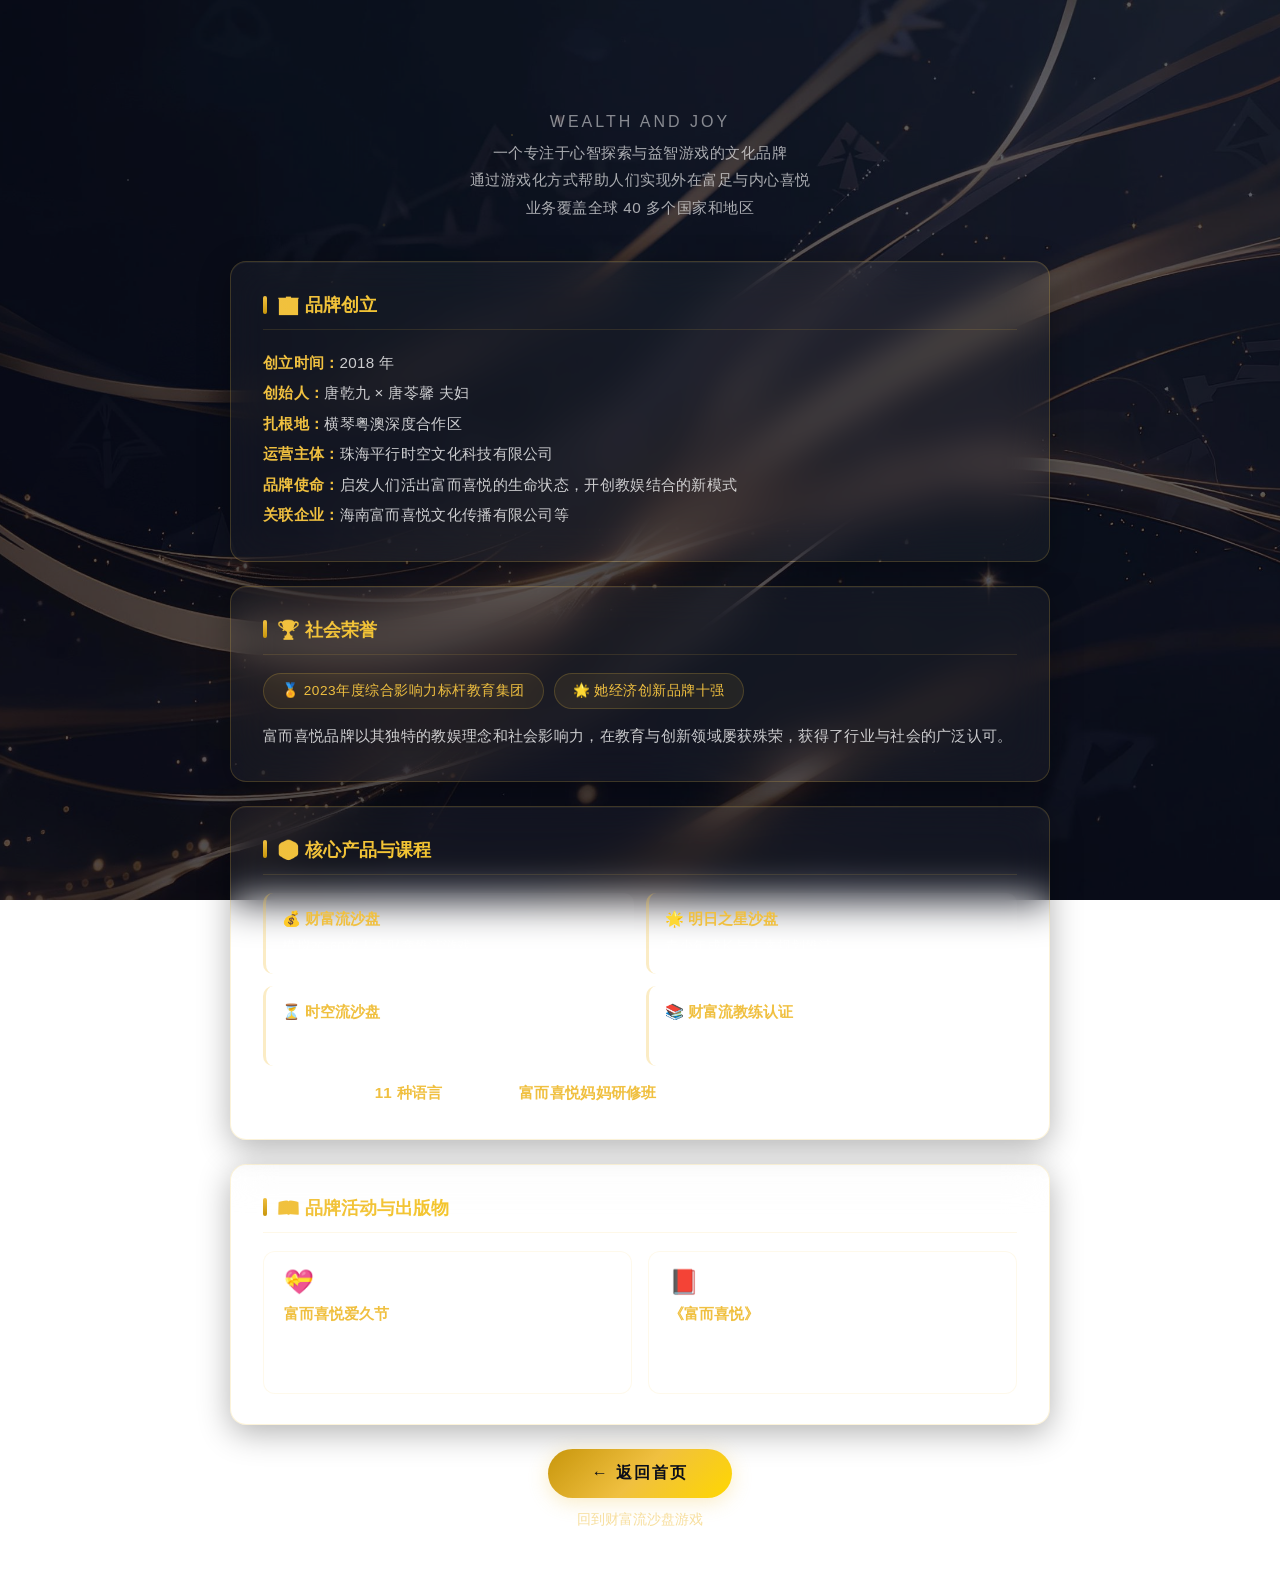
==== fexy.html @ e893d5e4 "Update: 财富流沙盘游戏文件更新" ====
<!DOCTYPE html>
<html lang="zh-CN">
<head>
    <meta charset="UTF-8">
    <meta name="viewport" content="width=device-width, initial-scale=1.0">
    <title>富而喜悦 - 品牌故事</title>
    <style>
*{margin:0;padding:0;box-sizing:border-box}
body{font-family:'PingFang SC','Microsoft YaHei',-apple-system,sans-serif;min-height:100vh;background:linear-gradient(160deg,#0a0e1a 0%,#0d1528 25%,#101d3a 50%,#0a1628 75%,#060a14 100%);background-image:url('bg.jpg');background-size:cover;background-position:center top;background-repeat:no-repeat;background-attachment:fixed;color:#e8e8e8;padding:40px 20px 60px;position:relative;overflow-x:hidden}
body.bg-fallback{background-image:none;background:linear-gradient(160deg,#0a0e1a,#0d1528,#101d3a,#0a1628,#060a14)}
body::before{content:'';position:fixed;top:0;left:0;width:100%;height:100%;background-image:radial-gradient(1px 1px at 10% 20%,rgba(255,255,255,.4) 0%,transparent 100%),radial-gradient(1.5px 1.5px at 40% 15%,rgba(240,192,64,.3) 0%,transparent 100%),radial-gradient(1px 1px at 55% 70%,rgba(255,255,255,.35) 0%,transparent 100%),radial-gradient(1px 1px at 70% 30%,rgba(255,255,255,.25) 0%,transparent 100%),radial-gradient(1.5px 1.5px at 85% 55%,rgba(240,192,64,.25) 0%,transparent 100%),radial-gradient(1px 1px at 15% 80%,rgba(255,255,255,.3) 0%,transparent 100%),radial-gradient(1px 1px at 50% 40%,rgba(255,255,255,.2) 0%,transparent 100%),radial-gradient(1px 1px at 90% 85%,rgba(255,255,255,.35) 0%,transparent 100%);background-color:rgba(8,12,24,.65);pointer-events:none;z-index:0}
body::after{content:'';position:fixed;top:0;left:0;width:100%;height:100%;background-image:radial-gradient(2px 2px at 30% 25%,rgba(240,192,64,.15) 0%,transparent 100%),radial-gradient(2.5px 2.5px at 50% 50%,rgba(255,255,255,.08) 0%,transparent 100%);animation:twinkle 6s ease-in-out infinite alternate;pointer-events:none;z-index:0}
@keyframes twinkle{0%{opacity:.5}50%{opacity:1}100%{opacity:.6}}

.container{max-width:820px;margin:0 auto;position:relative;z-index:1}

/* 入场动画 */
@keyframes fadeInUp{from{opacity:0;transform:translateY(30px)}to{opacity:1;transform:translateY(0)}}
.anim-fade-up{opacity:0;transform:translateY(30px);animation:fadeInUp .8s cubic-bezier(.16,1,.3,1) forwards}

/* 标题 */
@keyframes shimmerTitle{0%,100%{background-position:0% 50%}50%{background-position:100% 50%}}
.page-title{font-size:2.2rem;text-align:center;margin-bottom:10px;letter-spacing:4px;background:linear-gradient(135deg,#f0c040 0%,#ffd700 30%,#f5e6a3 50%,#ffd700 70%,#c8960c 100%);background-size:200% 100%;-webkit-background-clip:text;-webkit-text-fill-color:transparent;background-clip:text;filter:drop-shadow(0 2px 12px rgba(240,192,64,.4));animation:shimmerTitle 4s ease-in-out infinite}
.page-title::after{content:'';display:block;width:80px;height:2px;background:linear-gradient(90deg,transparent,#f0c040,transparent);margin:14px auto 0;animation:lineExpand 1.2s cubic-bezier(.16,1,.3,1) .4s forwards;transform:scaleX(0)}
@keyframes lineExpand{to{transform:scaleX(1)}}
.page-subtitle{text-align:center;color:rgba(255,255,255,.5);font-size:1rem;letter-spacing:3px;margin-bottom:8px}
.page-tagline{text-align:center;color:rgba(255,255,255,.65);font-size:.95rem;margin-bottom:40px;line-height:1.8;letter-spacing:.5px}

/* 卡片 */
.card{background:rgba(255,255,255,.04);backdrop-filter:blur(20px);-webkit-backdrop-filter:blur(20px);border:1px solid rgba(240,192,64,.2);border-radius:16px;padding:30px 32px;margin-bottom:24px;box-shadow:0 8px 32px rgba(0,0,0,.3),inset 0 1px 0 rgba(255,255,255,.05);transition:all .4s cubic-bezier(.16,1,.3,1)}
.card:hover{border-color:rgba(240,192,64,.35);box-shadow:0 12px 40px rgba(0,0,0,.4),0 0 20px rgba(240,192,64,.06)}

.card-title{font-size:1.15rem;background:linear-gradient(135deg,#f0c040,#ffd700);-webkit-background-clip:text;-webkit-text-fill-color:transparent;background-clip:text;margin-bottom:18px;padding-bottom:12px;border-bottom:1px solid rgba(240,192,64,.12);display:flex;align-items:center;gap:10px}
.card-title::before{content:"";width:4px;height:18px;background:linear-gradient(180deg,#f0c040,#c8960c);border-radius:2px;flex-shrink:0}
.card-text{color:rgba(255,255,255,.78);line-height:2;font-size:.95rem;letter-spacing:.3px}
.card-text strong{color:#f0c040;font-weight:600}

/* 信息网格 */
.info-grid{display:grid;grid-template-columns:1fr 1fr;gap:16px;margin-top:8px}
.info-item{padding:16px 20px;background:rgba(255,255,255,.03);border-radius:12px;border:1px solid rgba(240,192,64,.1);transition:all .3s}
.info-item:hover{border-color:rgba(240,192,64,.25);background:rgba(240,192,64,.04)}
.info-item .info-icon{font-size:1.5rem;margin-bottom:8px}
.info-item .info-title{font-size:.95rem;color:#f0c040;font-weight:600;margin-bottom:6px}
.info-item .info-desc{font-size:.85rem;color:rgba(255,255,255,.6);line-height:1.7}

/* 产品列表 */
.product-list{display:grid;grid-template-columns:1fr 1fr;gap:12px}
.product-item{padding:16px;background:rgba(255,255,255,.03);border-radius:10px;border-left:3px solid rgba(240,192,64,.3)}
.product-item h4{font-size:.95rem;color:#f0c040;margin-bottom:6px}
.product-item p{font-size:.85rem;color:rgba(255,255,255,.6);line-height:1.6}

/* 创始人视频 */
.video-wrap{position:relative;width:100%;border-radius:12px;overflow:hidden;border:1px solid rgba(240,192,64,.18);box-shadow:0 4px 20px rgba(0,0,0,.4),0 0 15px rgba(240,192,64,.05);background:rgba(0,0,0,.3);margin-top:4px}
.brand-video{display:block;width:100%;height:auto;border-radius:12px;outline:none}

/* 荣誉标签 */
.honor-tags{display:flex;flex-wrap:wrap;gap:10px;margin-top:8px}
.honor-tag{padding:8px 18px;background:rgba(240,192,64,.08);border:1px solid rgba(240,192,64,.2);border-radius:20px;color:#f0c040;font-size:.85rem;font-weight:500;letter-spacing:.5px}

/* 返回按钮 */
.back-section{text-align:center;margin-top:10px}
.back-btn{display:inline-block;padding:14px 44px;background:linear-gradient(135deg,#c8960c,#f0c040,#ffd700);color:#0a0e1a;border-radius:30px;text-decoration:none;font-weight:600;letter-spacing:2px;box-shadow:0 4px 20px rgba(240,192,64,.3);transition:all .3s}
.back-btn:hover{transform:translateY(-2px);box-shadow:0 6px 28px rgba(240,192,64,.45)}

/* 赞助链接 */
.sponsor-link{text-align:center;margin-top:12px}
.sponsor-link a{color:rgba(240,192,64,.5);text-decoration:none;font-size:.85rem;transition:color .3s}
.sponsor-link a:hover{color:#f0c040}

@media(max-width:600px){
    body{padding:30px 15px}
    .page-title{font-size:1.6rem;letter-spacing:2px}
    .card{padding:22px 20px}
    .info-grid,.product-list{grid-template-columns:1fr}
    .honor-tags{justify-content:center}
}
    </style>
</head>
<body>
<div class="container">
    <h1 class="page-title anim-fade-up" style="animation-delay:0.1s">富而喜悦</h1>
    <p class="page-subtitle anim-fade-up" style="animation-delay:0.2s">WEALTH AND JOY</p>
    <p class="page-tagline anim-fade-up" style="animation-delay:0.3s">一个专注于心智探索与益智游戏的文化品牌<br>通过游戏化方式帮助人们实现外在富足与内心喜悦<br>业务覆盖全球 40 多个国家和地区</p>

    <!-- 创始人视频 -->
    <div class="card anim-fade-up" id="videoCard" style="animation-delay:0.4s;display:none">
        <h2 class="card-title">🎬 创始人带你了解富而喜悦</h2>
        <div class="video-wrap">
            <video id="brandVideo" class="brand-video" playsinline muted preload="metadata" controls>
                <source src="fexy.mp4" type="video/mp4">
            </video>
        </div>
    </div>

    <!-- 品牌创立 -->
    <div class="card anim-fade-up" style="animation-delay:0.45s">
        <h2 class="card-title">🏢 品牌创立</h2>
        <p class="card-text">
            <strong>创立时间：</strong>2018 年<br>
            <strong>创始人：</strong>唐乾九 × 唐苓馨 夫妇<br>
            <strong>扎根地：</strong>横琴粤澳深度合作区<br>
            <strong>运营主体：</strong>珠海平行时空文化科技有限公司<br>
            <strong>品牌使命：</strong>启发人们活出富而喜悦的生命状态，开创教娱结合的新模式<br>
            <strong>关联企业：</strong>海南富而喜悦文化传播有限公司等
        </p>
    </div>

    <!-- 社会荣誉 -->
    <div class="card anim-fade-up" style="animation-delay:0.55s">
        <h2 class="card-title">🏆 社会荣誉</h2>
        <div class="honor-tags">
            <span class="honor-tag">🏅 2023年度综合影响力标杆教育集团</span>
            <span class="honor-tag">🌟 她经济创新品牌十强</span>
        </div>
        <p class="card-text" style="margin-top:12px">
            富而喜悦品牌以其独特的教娱理念和社会影响力，在教育与创新领域屡获殊荣，获得了行业与社会的广泛认可。
        </p>
    </div>

    <!-- 核心产品 -->
    <div class="card anim-fade-up" style="animation-delay:0.65s">
        <h2 class="card-title">🎲 核心产品与课程</h2>
        <div class="product-list">
            <div class="product-item">
                <h4>💰 财富流沙盘</h4>
                <p>模拟20-60岁人生财商推演游戏</p>
            </div>
            <div class="product-item">
                <h4>🌟 明日之星沙盘</h4>
                <p>青少年成长与未来规划推演</p>
            </div>
            <div class="product-item">
                <h4>⏳ 时空流沙盘</h4>
                <p>多维度时空探索推演游戏</p>
            </div>
            <div class="product-item">
                <h4>📚 财富流教练认证</h4>
                <p>专业财富教练培训与认证体系</p>
            </div>
        </div>
        <p class="card-text" style="margin-top:12px">
            产品已被翻译成 <strong>11 种语言</strong>，同步开设<strong>富而喜悦妈妈研修班</strong>等课程，帮助全球用户提升财商与心智。
        </p>
    </div>

    <!-- 品牌活动与书籍 -->
    <div class="card anim-fade-up" style="animation-delay:0.75s">
        <h2 class="card-title">📖 品牌活动与出版物</h2>
        <div class="info-grid">
            <div class="info-item">
                <div class="info-icon">💝</div>
                <div class="info-title">富而喜悦爱久节</div>
                <div class="info-desc">每年5月20日至29日举办，倡导学会爱自己，传递富而喜悦的生活理念</div>
            </div>
            <div class="info-item">
                <div class="info-icon">📕</div>
                <div class="info-title">《富而喜悦》</div>
                <div class="info-desc">2023年出版，副标题"创造顺流人生的13个锦囊"，被国家图书馆收藏</div>
            </div>
        </div>
    </div>

    <!-- 返回 -->
    <div class="back-section anim-fade-up" style="animation-delay:0.85s">
        <a href="index.html" class="back-btn">← 返回首页</a>
    </div>
    <div class="sponsor-link anim-fade-up" style="animation-delay:0.9s">
        <a href="index.html">回到财富流沙盘游戏</a>
    </div>
</div>

<script>
document.addEventListener('DOMContentLoaded',function(){
    // 背景回退
    var img=new Image();img.onerror=function(){document.body.classList.add('bg-fallback')};img.src='bg.jpg';

    // 视频检测
    var v=document.getElementById('brandVideo');
    var vc=document.getElementById('videoCard');
    if(v&&vc){
        if(!v.canPlayType||v.canPlayType('video/mp4')==='')return;
        var t=setTimeout(function(){vc.style.display='none'},4000);
        var show=function(){clearTimeout(t);vc.style.display='block'};
        v.addEventListener('loadedmetadata',show,{once:true});
        v.addEventListener('canplay',show,{once:true});
        v.addEventListener('error',function(){clearTimeout(t);vc.style.display='none'},{once:true});
        v.load();
    }
});
</script>
</body>
</html>
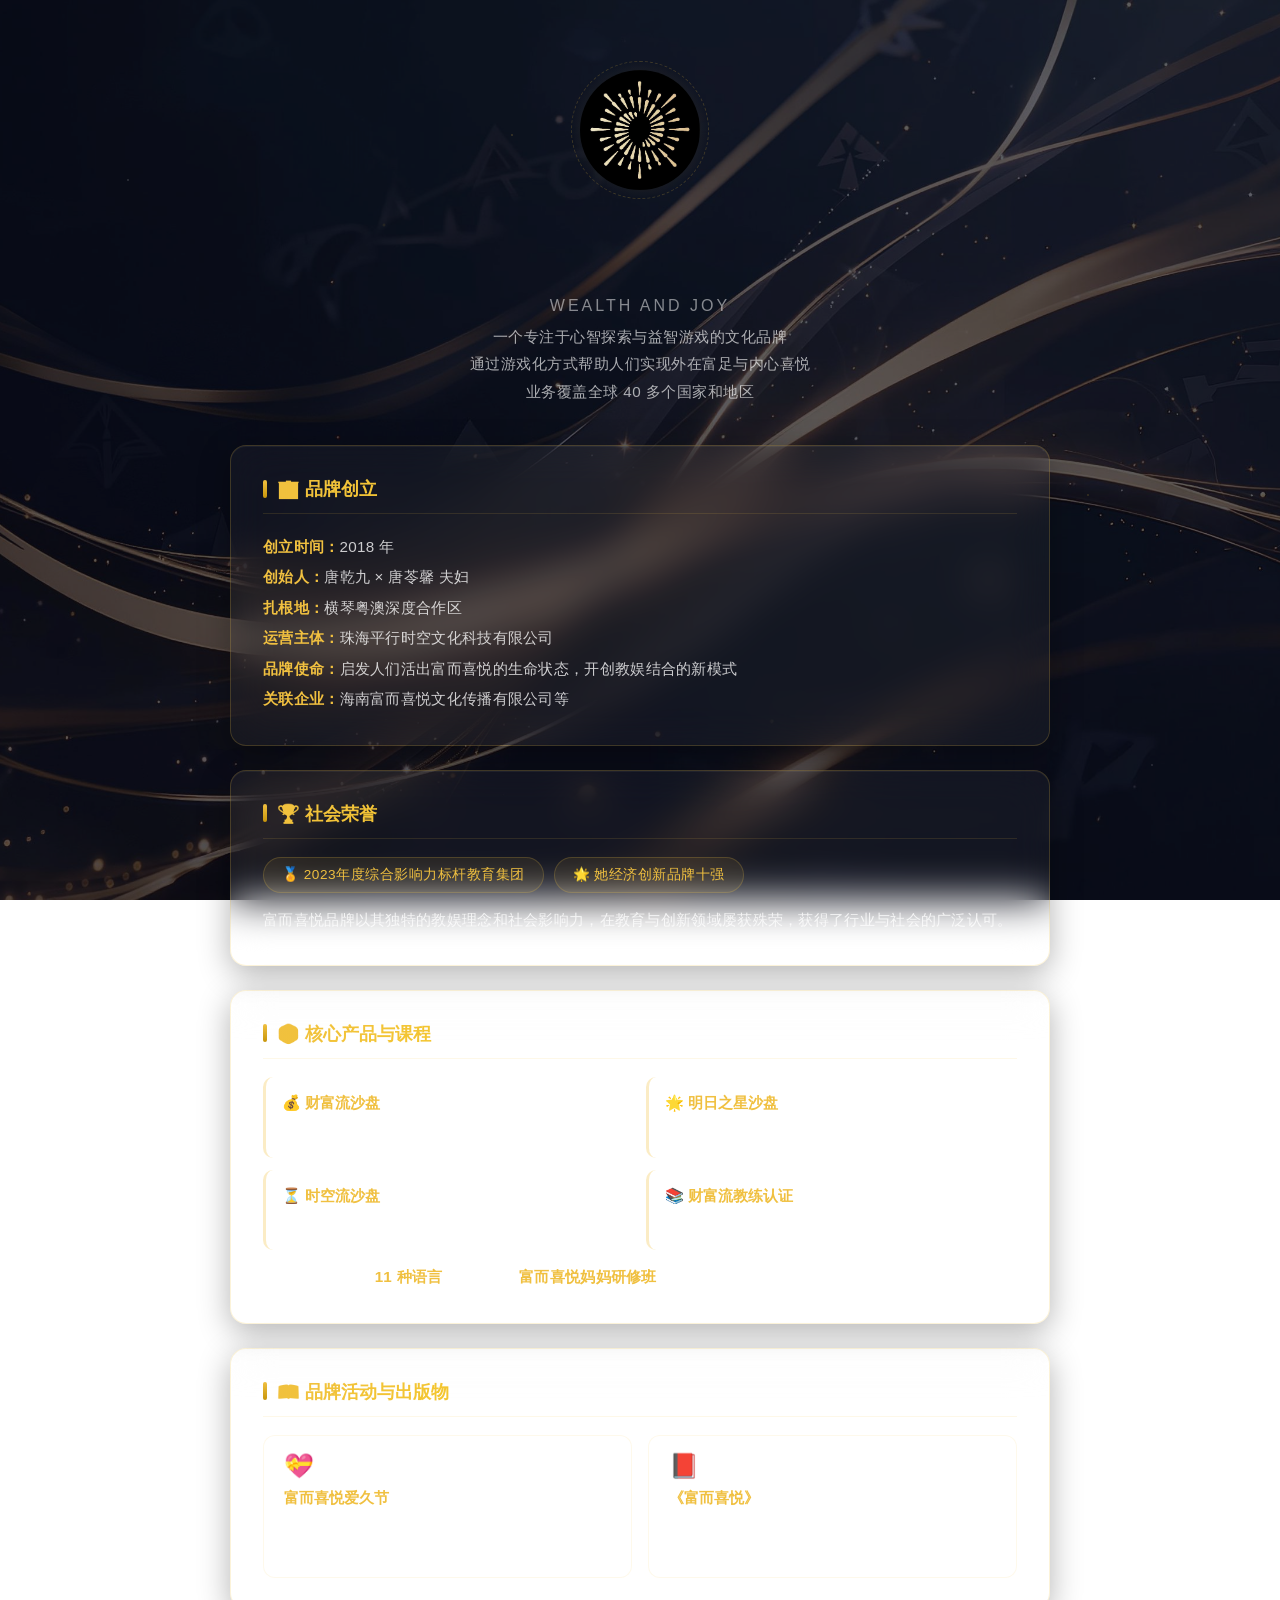
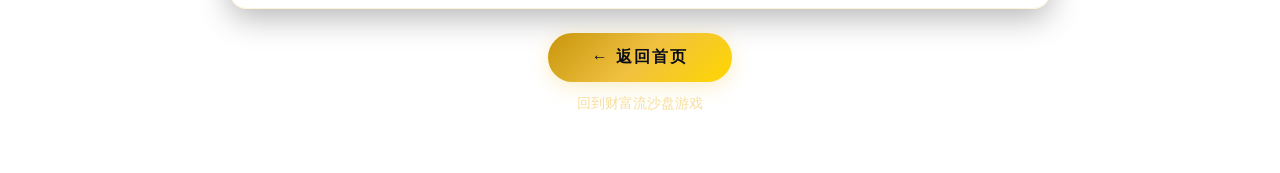
==== commit 1ee54aba: "Update: 游戏页面及样式更新" ====
--- a/fexy.html
+++ b/fexy.html
@@ -12,6 +12,15 @@
 body::after{content:'';position:fixed;top:0;left:0;width:100%;height:100%;background-image:radial-gradient(2px 2px at 30% 25%,rgba(240,192,64,.15) 0%,transparent 100%),radial-gradient(2.5px 2.5px at 50% 50%,rgba(255,255,255,.08) 0%,transparent 100%);animation:twinkle 6s ease-in-out infinite alternate;pointer-events:none;z-index:0}
 @keyframes twinkle{0%{opacity:.5}50%{opacity:1}100%{opacity:.6}}
 
+/* ===== Logo ===== */
+.logo-wrap{text-align:center;margin-top:20px;margin-bottom:24px;position:relative;display:block;width:140px;height:140px;margin-left:auto;margin-right:auto}
+.logo{width:120px;height:120px;border-radius:50%;object-fit:cover;position:absolute;top:10px;left:10px;z-index:1;transition:transform .5s cubic-bezier(.16,1,.3,1)}
+.logo-wrap:hover .logo{transform:scale(1.08) rotate(6deg)}
+.logo-glow{position:absolute;top:50%;left:50%;width:140px;height:140px;transform:translate(-50%,-50%);border-radius:50%;background:radial-gradient(circle,rgba(240,192,64,.25) 0%,transparent 70%);animation:logoGlowPulse 3s ease-in-out infinite;pointer-events:none;z-index:0}
+@keyframes logoGlowPulse{0%,100%{transform:translate(-50%,-50%) scale(1);opacity:.6}50%{transform:translate(-50%,-50%) scale(1.3);opacity:.2}}
+.logo-wrap::after{content:'';position:absolute;top:50%;left:50%;width:136px;height:136px;transform:translate(-50%,-50%);border-radius:50%;border:1.5px dashed rgba(240,192,64,.2);animation:logoRingRotate 20s linear infinite;pointer-events:none;z-index:2}
+@keyframes logoRingRotate{to{transform:translate(-50%,-50%) rotate(360deg)}}
+
 .container{max-width:820px;margin:0 auto;position:relative;z-index:1}
 
 /* 入场动画 */
@@ -69,6 +78,10 @@
 
 @media(max-width:600px){
     body{padding:30px 15px}
+    .logo-wrap{width:110px;height:110px}
+    .logo{width:96px;height:96px;top:7px;left:7px}
+    .logo-glow{width:110px;height:110px}
+    .logo-wrap::after{width:106px;height:106px}
     .page-title{font-size:1.6rem;letter-spacing:2px}
     .card{padding:22px 20px}
     .info-grid,.product-list{grid-template-columns:1fr}
@@ -78,12 +91,16 @@
 </head>
 <body>
 <div class="container">
-    <h1 class="page-title anim-fade-up" style="animation-delay:0.1s">富而喜悦</h1>
-    <p class="page-subtitle anim-fade-up" style="animation-delay:0.2s">WEALTH AND JOY</p>
-    <p class="page-tagline anim-fade-up" style="animation-delay:0.3s">一个专注于心智探索与益智游戏的文化品牌<br>通过游戏化方式帮助人们实现外在富足与内心喜悦<br>业务覆盖全球 40 多个国家和地区</p>
+    <div class="logo-wrap anim-fade-up" style="animation-delay:0.05s">
+        <img src="logo.png" class="logo" alt="富而喜悦">
+        <div class="logo-glow"></div>
+    </div>
+    <h1 class="page-title anim-fade-up" style="animation-delay:0.15s">富而喜悦</h1>
+    <p class="page-subtitle anim-fade-up" style="animation-delay:0.3s">WEALTH AND JOY</p>
+    <p class="page-tagline anim-fade-up" style="animation-delay:0.4s">一个专注于心智探索与益智游戏的文化品牌<br>通过游戏化方式帮助人们实现外在富足与内心喜悦<br>业务覆盖全球 40 多个国家和地区</p>
 
     <!-- 创始人视频 -->
-    <div class="card anim-fade-up" id="videoCard" style="animation-delay:0.4s;display:none">
+    <div class="card anim-fade-up" id="videoCard" style="animation-delay:0.5s;display:none">
         <h2 class="card-title">🎬 创始人带你了解富而喜悦</h2>
         <div class="video-wrap">
             <video id="brandVideo" class="brand-video" playsinline muted preload="metadata" controls>
